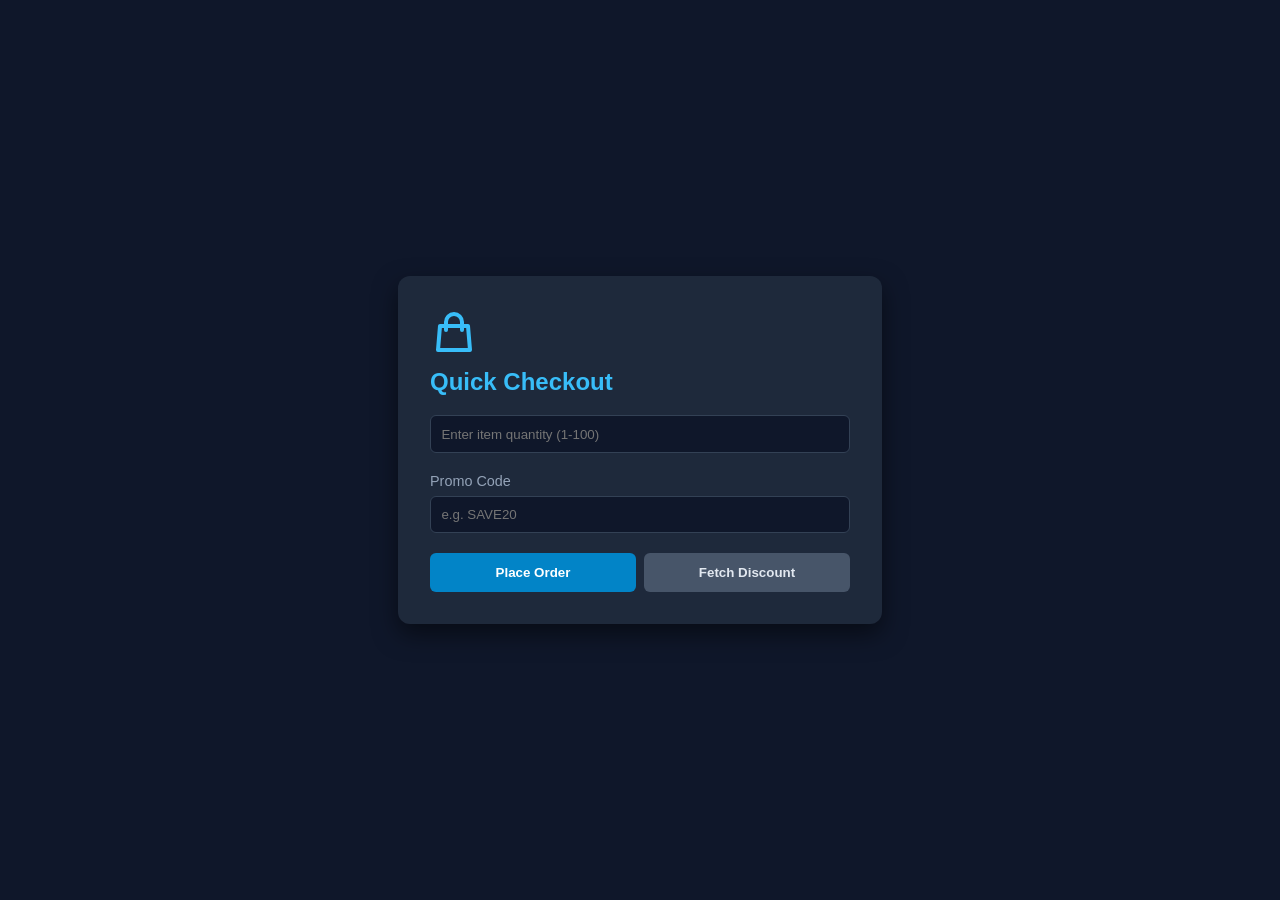
==== target-app/index.html @ ee5e4e01 "New file that includes missing alt attribute on header icon for standalone single page web app" ====
<!DOCTYPE html>
<html lang="en">
<head>
    <meta charset="UTF-8">
    <meta name="viewport" content="width=device-width, initial-scale=1.0">
    <title>E-Commerce Express Checkout - Demo Target App</title>
    <style>
        body {
            font-family: -apple-system, BlinkMacSystemFont, 'Segoe UI', Roboto, sans-serif;
            background-color: #0f172a;
            color: #f8fafc;
            display: flex;
            justify-content: center;
            align-items: center;
            min-height: 100vh;
            margin: 0;
        }
        .container {
            background: #1e293b;
            padding: 2rem;
            border-radius: 12px;
            box-shadow: 0 10px 25px rgba(0,0,0,0.5);
            width: 100%;
            max-width: 420px;
        }
        h2 { margin-top: 0; color: #38bdf8; }
        .form-group { margin-bottom: 1.25rem; }
        label { display: block; margin-bottom: 0.4rem; font-size: 0.9rem; color: #94a3b8; }
        input[type="number"], input[type="text"] {
            width: 100%;
            padding: 0.65rem;
            border-radius: 6px;
            border: 1px solid #334155;
            background: #0f172a;
            color: #fff;
            box-sizing: border-box;
        }
        .btn-group { display: flex; gap: 0.5rem; margin-top: 1rem; }
        button {
            flex: 1;
            padding: 0.75rem;
            border: none;
            border-radius: 6px;
            cursor: pointer;
            font-weight: 600;
            transition: opacity 0.2s;
        }
        .btn-primary { background: #0284c7; color: white; }
        .btn-secondary { background: #475569; color: #e2e8f0; }
        .status-msg { margin-top: 1rem; padding: 0.75rem; border-radius: 6px; display: none; font-size: 0.85rem; }
        .error { background: rgba(239, 68, 68, 0.2); color: #fca5a5; border: 1px solid #ef4444; }
        .success { background: rgba(34, 197, 94, 0.2); color: #86efac; border: 1px solid #22c55e; }
        .header-icon { width: 48px; height: 48px; margin-bottom: 0.5rem; }
    </style>
</head>
<body>
    <div class="container">
        <!-- Seeded Accessibility Bug: Missing alt tag on image icon -->
        <img src="data:image/svg+xml;utf8,<svg xmlns='http://www.w3.org/2000/svg' fill='none' viewBox='0 0 24 24' stroke='%2338bdf8'><path stroke-linecap='round' stroke-linejoin='round' stroke-width='2' d='M16 11V7a4 4 0 00-8 0v4M5 9h14l1 12H4L5 9z'/></svg>" class="header-icon">
        
        <h2>Quick Checkout</h2>
        
        <form id="checkout-form">
            <!-- Seeded Accessibility Bug: Input has no associated <label> or aria-label -->
            <div class="form-group">
                <input type="number" id="item-quantity" placeholder="Enter item quantity (1-100)">
            </div>

            <div class="form-group">
                <label for="promo-code">Promo Code</label>
                <input type="text" id="promo-code" name="promo_code" placeholder="e.g. SAVE20">
            </div>

            <div class="btn-group">
                <button type="submit" id="submit-order-btn" class="btn-primary">Place Order</button>
                <button type="button" id="claim-promo-btn" class="btn-secondary">Fetch Discount</button>
            </div>
        </form>

        <div id="status-message" class="status-msg"></div>
    </div>

    <script src="app.js"></script>
</body>
</html>
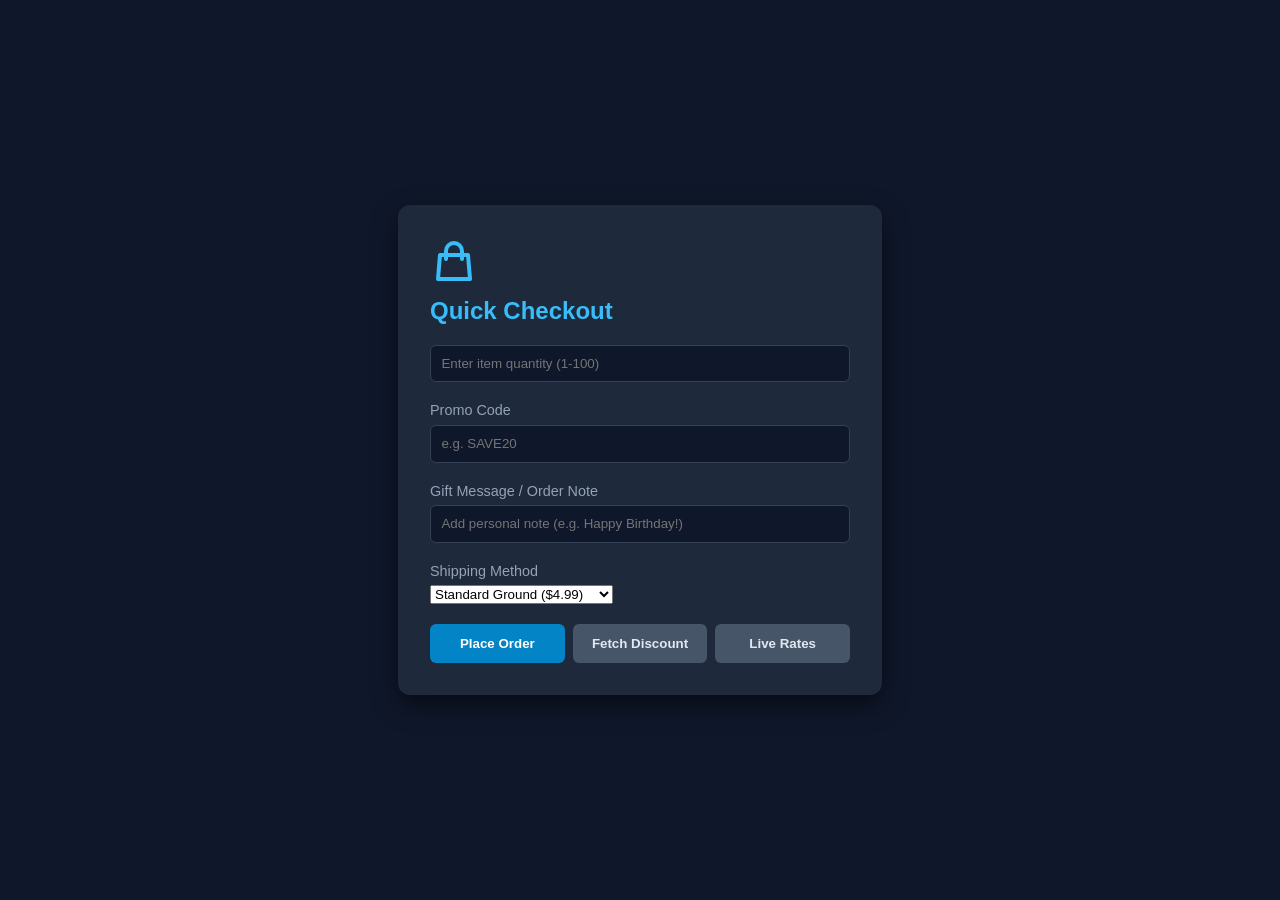
==== commit cf022f22: "Updated index.html to add gift note input shipping method select and live rates button" ====
--- a/target-app/index.html
+++ b/target-app/index.html
@@ -71,9 +71,23 @@
                 <input type="text" id="promo-code" name="promo_code" placeholder="e.g. SAVE20">
             </div>
 
+            <div class="form-group">
+                <label for="gift-note">Gift Message / Order Note</label>
+                <input type="text" id="gift-note" name="gift_note" placeholder="Add personal note (e.g. Happy Birthday!)">
+            </div>
+
+            <div class="form-group">
+                <label for="shipping-tier">Shipping Method</label>
+                <select id="shipping-tier" name="shipping_tier">
+                    <option value="standard">Standard Ground ($4.99)</option>
+                    <option value="express">Express Next-Day ($14.99)</option>
+                </select>
+            </div>
+
             <div class="btn-group">
                 <button type="submit" id="submit-order-btn" class="btn-primary">Place Order</button>
                 <button type="button" id="claim-promo-btn" class="btn-secondary">Fetch Discount</button>
+                <button type="button" id="calc-shipping-btn" class="btn-secondary">Live Rates</button>
             </div>
         </form>
 
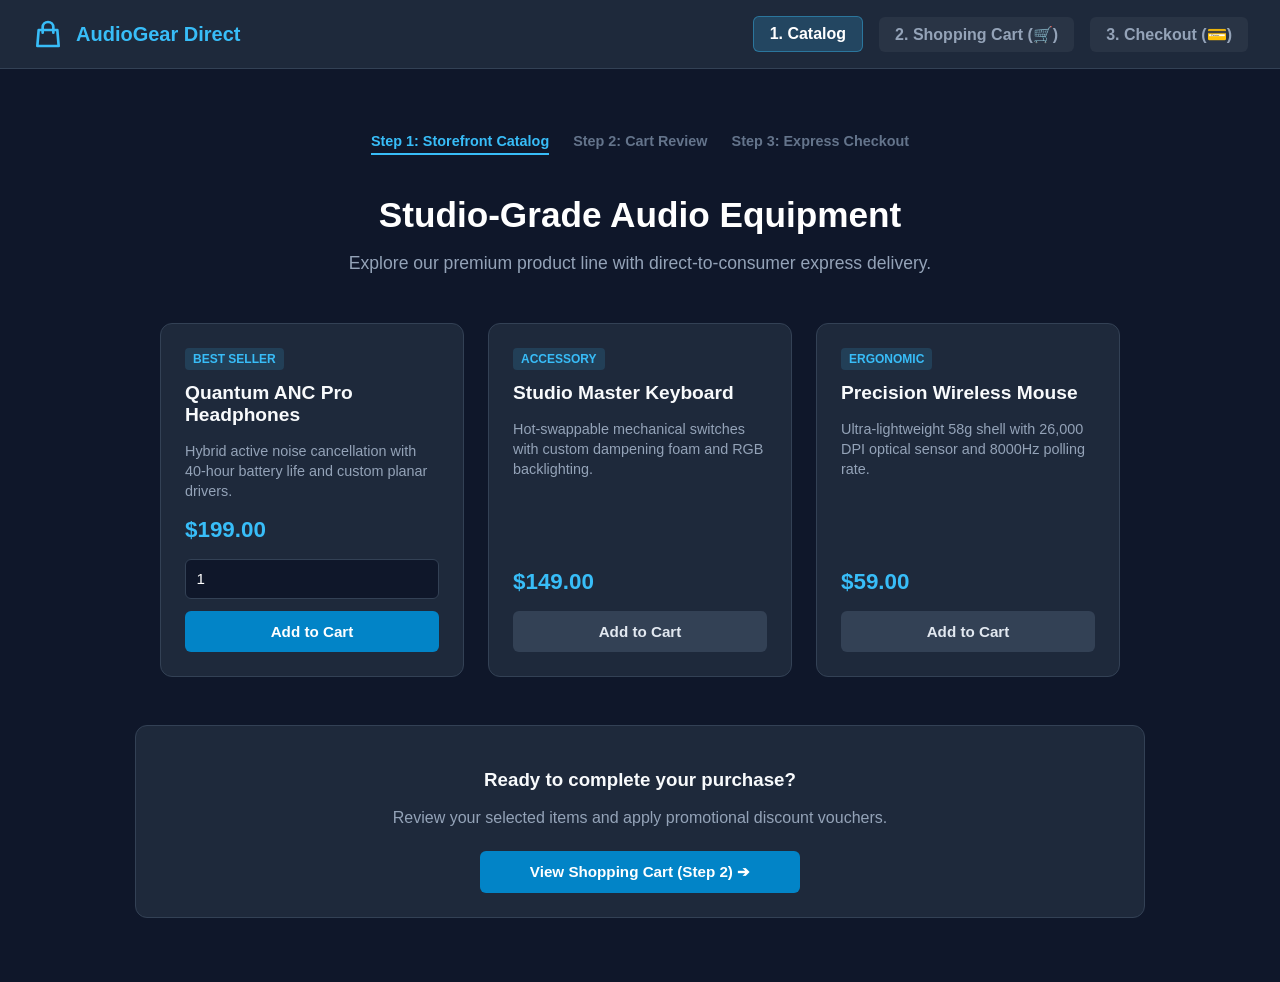
==== commit 5f385fde: "feat: multi-page route discovery (catalog -> cart -> checkout), error suppression, and robust LLM fa" ====
--- a/target-app/index.html
+++ b/target-app/index.html
@@ -3,97 +3,236 @@
 <head>
     <meta charset="UTF-8">
     <meta name="viewport" content="width=device-width, initial-scale=1.0">
-    <title>E-Commerce Express Checkout - Demo Target App</title>
+    <title>AudioGear Direct - Storefront Catalog</title>
     <style>
         body {
             font-family: -apple-system, BlinkMacSystemFont, 'Segoe UI', Roboto, sans-serif;
             background-color: #0f172a;
             color: #f8fafc;
+            margin: 0;
+            padding: 0;
+            min-height: 100vh;
+        }
+        .navbar {
+            background: #1e293b;
+            border-bottom: 1px solid #334155;
+            padding: 1rem 2rem;
+            display: flex;
+            justify-content: space-between;
+            align-items: center;
+        }
+        .brand {
+            display: flex;
+            align-items: center;
+            gap: 0.75rem;
+            font-size: 1.25rem;
+            font-weight: 700;
+            color: #38bdf8;
+            text-decoration: none;
+        }
+        .nav-links {
+            display: flex;
+            gap: 1rem;
+            align-items: center;
+        }
+        .nav-link {
+            color: #94a3b8;
+            text-decoration: none;
+            font-weight: 600;
+            padding: 0.5rem 1rem;
+            border-radius: 6px;
+            background: rgba(255, 255, 255, 0.05);
+            transition: all 0.2s;
+        }
+        .nav-link:hover, .nav-link.active {
+            color: #fff;
+            background: rgba(56, 189, 248, 0.2);
+            border: 1px solid rgba(56, 189, 248, 0.4);
+        }
+        .hero {
+            text-align: center;
+            padding: 3rem 1rem 2rem;
+            max-width: 800px;
+            margin: 0 auto;
+        }
+        .hero h1 { font-size: 2.2rem; margin-bottom: 0.5rem; color: #fff; }
+        .hero p { color: #94a3b8; font-size: 1.1rem; }
+        .step-bar {
             display: flex;
             justify-content: center;
-            align-items: center;
-            min-height: 100vh;
-            margin: 0;
-        }
-        .container {
+            gap: 1.5rem;
+            margin: 1rem 0 2.5rem;
+            font-size: 0.9rem;
+            font-weight: 600;
+        }
+        .step-item { color: #64748b; }
+        .step-item.active { color: #38bdf8; border-bottom: 2px solid #38bdf8; padding-bottom: 4px; }
+        .product-grid {
+            display: grid;
+            grid-template-columns: repeat(auto-fit, minmax(280px, 1fr));
+            gap: 1.5rem;
+            max-width: 960px;
+            margin: 0 auto 3rem;
+            padding: 0 1.5rem;
+        }
+        .product-card {
             background: #1e293b;
-            padding: 2rem;
+            border: 1px solid #334155;
             border-radius: 12px;
-            box-shadow: 0 10px 25px rgba(0,0,0,0.5);
-            width: 100%;
-            max-width: 420px;
-        }
-        h2 { margin-top: 0; color: #38bdf8; }
-        .form-group { margin-bottom: 1.25rem; }
-        label { display: block; margin-bottom: 0.4rem; font-size: 0.9rem; color: #94a3b8; }
-        input[type="number"], input[type="text"] {
+            padding: 1.5rem;
+            display: flex;
+            flex-direction: column;
+            justify-content: space-between;
+        }
+        .product-badge {
+            display: inline-block;
+            background: rgba(56, 189, 248, 0.15);
+            color: #38bdf8;
+            padding: 0.25rem 0.5rem;
+            border-radius: 4px;
+            font-size: 0.75rem;
+            font-weight: 700;
+            margin-bottom: 0.75rem;
+        }
+        .product-title { font-size: 1.2rem; font-weight: 700; margin: 0 0 0.5rem; }
+        .product-desc { color: #94a3b8; font-size: 0.9rem; line-height: 1.4; margin-bottom: 1rem; }
+        .product-price { font-size: 1.4rem; font-weight: 800; color: #38bdf8; margin-bottom: 1rem; }
+        input[type="number"] {
             width: 100%;
             padding: 0.65rem;
             border-radius: 6px;
             border: 1px solid #334155;
             background: #0f172a;
             color: #fff;
+            margin-bottom: 0.75rem;
             box-sizing: border-box;
-        }
-        .btn-group { display: flex; gap: 0.5rem; margin-top: 1rem; }
-        button {
-            flex: 1;
+            font-size: 0.95rem;
+        }
+        button, .btn-action {
+            width: 100%;
             padding: 0.75rem;
             border: none;
             border-radius: 6px;
             cursor: pointer;
             font-weight: 600;
-            transition: opacity 0.2s;
+            font-size: 0.95rem;
+            transition: all 0.2s;
+            box-sizing: border-box;
+            text-align: center;
+            text-decoration: none;
+            display: block;
         }
         .btn-primary { background: #0284c7; color: white; }
-        .btn-secondary { background: #475569; color: #e2e8f0; }
-        .status-msg { margin-top: 1rem; padding: 0.75rem; border-radius: 6px; display: none; font-size: 0.85rem; }
-        .error { background: rgba(239, 68, 68, 0.2); color: #fca5a5; border: 1px solid #ef4444; }
+        .btn-primary:hover { background: #0369a1; }
+        .btn-secondary { background: #334155; color: #e2e8f0; }
+        .btn-secondary:hover { background: #475569; }
+        .bottom-nav {
+            text-align: center;
+            max-width: 960px;
+            margin: 0 auto 4rem;
+            padding: 1.5rem;
+            background: #1e293b;
+            border-radius: 12px;
+            border: 1px solid #334155;
+        }
+        .status-msg { margin-top: 1rem; padding: 0.75rem; border-radius: 6px; display: none; font-size: 0.9rem; }
         .success { background: rgba(34, 197, 94, 0.2); color: #86efac; border: 1px solid #22c55e; }
-        .header-icon { width: 48px; height: 48px; margin-bottom: 0.5rem; }
+        .header-icon { width: 32px; height: 32px; }
     </style>
 </head>
 <body>
-    <div class="container">
-        <!-- Seeded Accessibility Bug: Missing alt tag on image icon -->
-        <img src="data:image/svg+xml;utf8,<svg xmlns='http://www.w3.org/2000/svg' fill='none' viewBox='0 0 24 24' stroke='%2338bdf8'><path stroke-linecap='round' stroke-linejoin='round' stroke-width='2' d='M16 11V7a4 4 0 00-8 0v4M5 9h14l1 12H4L5 9z'/></svg>" class="header-icon">
-        
-        <h2>Quick Checkout</h2>
-        
-        <form id="checkout-form">
-            <!-- Seeded Accessibility Bug: Input has no associated <label> or aria-label -->
-            <div class="form-group">
-                <input type="number" id="item-quantity" placeholder="Enter item quantity (1-100)">
-            </div>
-
-            <div class="form-group">
-                <label for="promo-code">Promo Code</label>
-                <input type="text" id="promo-code" name="promo_code" placeholder="e.g. SAVE20">
-            </div>
-
-            <div class="form-group">
-                <label for="gift-note">Gift Message / Order Note</label>
-                <input type="text" id="gift-note" name="gift_note" placeholder="Add personal note (e.g. Happy Birthday!)">
-            </div>
-
-            <div class="form-group">
-                <label for="shipping-tier">Shipping Method</label>
-                <select id="shipping-tier" name="shipping_tier">
-                    <option value="standard">Standard Ground ($4.99)</option>
-                    <option value="express">Express Next-Day ($14.99)</option>
-                </select>
-            </div>
-
-            <div class="btn-group">
-                <button type="submit" id="submit-order-btn" class="btn-primary">Place Order</button>
-                <button type="button" id="claim-promo-btn" class="btn-secondary">Fetch Discount</button>
-                <button type="button" id="calc-shipping-btn" class="btn-secondary">Live Rates</button>
-            </div>
-        </form>
-
-        <div id="status-message" class="status-msg"></div>
+    <header class="navbar">
+        <a href="/" class="brand">
+            <!-- Seeded Accessibility Bug: Missing alt tag on brand logo -->
+            <img src="data:image/svg+xml;utf8,<svg xmlns='http://www.w3.org/2000/svg' fill='none' viewBox='0 0 24 24' stroke='%2338bdf8'><path stroke-linecap='round' stroke-linejoin='round' stroke-width='2' d='M16 11V7a4 4 0 00-8 0v4M5 9h14l1 12H4L5 9z'/></svg>" class="header-icon">
+            <span>AudioGear Direct</span>
+        </a>
+        <nav class="nav-links">
+            <a href="/" class="nav-link active">1. Catalog</a>
+            <a href="/cart.html" id="nav-cart-btn" class="nav-link">2. Shopping Cart (🛒)</a>
+            <a href="/checkout.html" id="nav-checkout-btn" class="nav-link">3. Checkout (💳)</a>
+        </nav>
+    </header>
+
+    <div class="hero">
+        <div class="step-bar">
+            <span class="step-item active">Step 1: Storefront Catalog</span>
+            <span class="step-item">Step 2: Cart Review</span>
+            <span class="step-item">Step 3: Express Checkout</span>
+        </div>
+        <h1>Studio-Grade Audio Equipment</h1>
+        <p>Explore our premium product line with direct-to-consumer express delivery.</p>
     </div>
 
-    <script src="app.js"></script>
+    <main class="product-grid">
+        <!-- Product 1: Primary Featured Item (With Seeded Boundary Crash) -->
+        <div class="product-card">
+            <div>
+                <span class="product-badge">BEST SELLER</span>
+                <h3 class="product-title">Quantum ANC Pro Headphones</h3>
+                <p class="product-desc">Hybrid active noise cancellation with 40-hour battery life and custom planar drivers.</p>
+            </div>
+            <div>
+                <div class="product-price">$199.00</div>
+                <form id="catalog-order-form">
+                    <!-- Seeded Accessibility Bug: Missing label tag on item-quantity -->
+                    <input type="number" id="item-quantity" placeholder="Enter quantity" value="1">
+                    <button type="submit" id="add-to-cart-btn" class="btn-primary">Add to Cart</button>
+                </form>
+                <div id="status-message" class="status-msg"></div>
+            </div>
+        </div>
+
+        <!-- Product 2: Secondary Item -->
+        <div class="product-card">
+            <div>
+                <span class="product-badge">ACCESSORY</span>
+                <h3 class="product-title">Studio Master Keyboard</h3>
+                <p class="product-desc">Hot-swappable mechanical switches with custom dampening foam and RGB backlighting.</p>
+            </div>
+            <div>
+                <div class="product-price">$149.00</div>
+                <button type="button" id="buy-keyboard-btn" class="btn-secondary" onclick="alert('Added Studio Master Keyboard to Cart!')">Add to Cart</button>
+            </div>
+        </div>
+
+        <!-- Product 3: Third Item -->
+        <div class="product-card">
+            <div>
+                <span class="product-badge">ERGONOMIC</span>
+                <h3 class="product-title">Precision Wireless Mouse</h3>
+                <p class="product-desc">Ultra-lightweight 58g shell with 26,000 DPI optical sensor and 8000Hz polling rate.</p>
+            </div>
+            <div>
+                <div class="product-price">$59.00</div>
+                <button type="button" id="buy-mouse-btn" class="btn-secondary" onclick="alert('Added Precision Wireless Mouse to Cart!')">Add to Cart</button>
+            </div>
+        </div>
+    </main>
+
+    <div class="bottom-nav">
+        <h3>Ready to complete your purchase?</h3>
+        <p style="color: #94a3b8; margin-bottom: 1.5rem;">Review your selected items and apply promotional discount vouchers.</p>
+        <a href="/cart.html" id="view-cart-link" class="btn-action btn-primary" style="max-width: 320px; margin: 0 auto;">View Shopping Cart (Step 2) ➔</a>
+    </div>
+
+    <script>
+        document.getElementById('catalog-order-form').addEventListener('submit', (e) => {
+            e.preventDefault();
+            const quantityRaw = document.getElementById('item-quantity').value.trim();
+            const quantity = Number(quantityRaw);
+            const statusMsg = document.getElementById('status-message');
+
+            // Seeded Hard Bug 1: Uncaught JS TypeError on negative or empty boundary values
+            if (!quantityRaw || isNaN(quantity) || quantity <= 0) {
+                throw new Error("Uncaught TypeError: Cannot calculate inventory tax for invalid quantity '" + quantityRaw + "'");
+            }
+
+            statusMsg.style.display = 'block';
+            statusMsg.className = 'status-msg success';
+            statusMsg.innerHTML = "Added " + quantity + " item(s) to cart! <a href='/cart.html' style='color:#38bdf8;font-weight:bold;'>Proceed to Cart ➔</a>";
+            localStorage.setItem('cart_quantity', quantity);
+        });
+    </script>
 </body>
 </html>
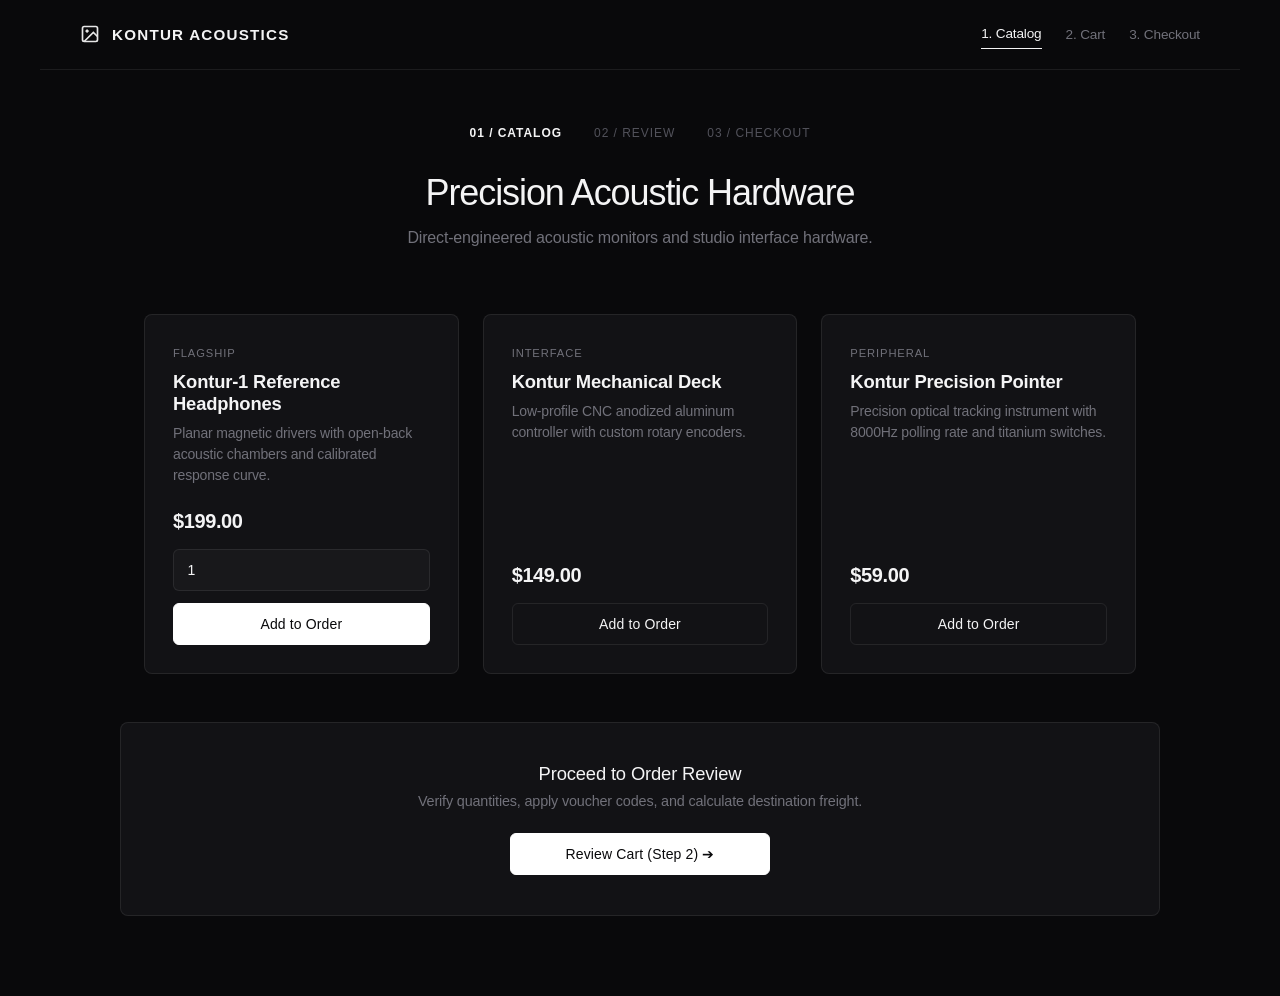
==== commit 55aee0f0: "style: overhaul GUI and target app to a professional minimalist engineering aesthetic" ====
--- a/target-app/index.html
+++ b/target-app/index.html
@@ -3,181 +3,272 @@
 <head>
     <meta charset="UTF-8">
     <meta name="viewport" content="width=device-width, initial-scale=1.0">
-    <title>AudioGear Direct - Storefront Catalog</title>
+    <title>KONTUR Acoustics — Hardware Catalog</title>
     <style>
+        :root {
+            --bg: #09090b;
+            --surface: #121215;
+            --surface-elevated: #18181b;
+            --border: rgba(255, 255, 255, 0.08);
+            --border-hover: rgba(255, 255, 255, 0.18);
+            --text-main: #f4f4f5;
+            --text-muted: #71717a;
+            --text-dim: #52525b;
+            --accent: #e4e4e7;
+        }
+        * { box-sizing: border-box; margin: 0; padding: 0; }
         body {
-            font-family: -apple-system, BlinkMacSystemFont, 'Segoe UI', Roboto, sans-serif;
-            background-color: #0f172a;
-            color: #f8fafc;
-            margin: 0;
-            padding: 0;
+            font-family: -apple-system, BlinkMacSystemFont, 'Inter', 'Segoe UI', Roboto, sans-serif;
+            background-color: var(--bg);
+            color: var(--text-main);
             min-height: 100vh;
+            -webkit-font-smoothing: antialiased;
+            letter-spacing: -0.01em;
         }
         .navbar {
-            background: #1e293b;
-            border-bottom: 1px solid #334155;
-            padding: 1rem 2rem;
+            border-bottom: 1px solid var(--border);
+            padding: 1.25rem 2.5rem;
             display: flex;
             justify-content: space-between;
             align-items: center;
+            max-width: 1200px;
+            margin: 0 auto;
         }
         .brand {
             display: flex;
             align-items: center;
             gap: 0.75rem;
-            font-size: 1.25rem;
-            font-weight: 700;
-            color: #38bdf8;
             text-decoration: none;
+            color: var(--text-main);
+            font-size: 0.95rem;
+            font-weight: 600;
+            letter-spacing: 0.08em;
+            text-transform: uppercase;
         }
         .nav-links {
             display: flex;
-            gap: 1rem;
+            gap: 1.5rem;
             align-items: center;
         }
         .nav-link {
-            color: #94a3b8;
+            color: var(--text-muted);
             text-decoration: none;
-            font-weight: 600;
-            padding: 0.5rem 1rem;
-            border-radius: 6px;
-            background: rgba(255, 255, 255, 0.05);
-            transition: all 0.2s;
-        }
-        .nav-link:hover, .nav-link.active {
-            color: #fff;
-            background: rgba(56, 189, 248, 0.2);
-            border: 1px solid rgba(56, 189, 248, 0.4);
+            font-size: 0.85rem;
+            font-weight: 500;
+            padding: 0.4rem 0;
+            transition: color 0.15s ease;
+        }
+        .nav-link:hover { color: var(--text-main); }
+        .nav-link.active {
+            color: var(--text-main);
+            border-bottom: 1px solid var(--text-main);
         }
         .hero {
             text-align: center;
-            padding: 3rem 1rem 2rem;
-            max-width: 800px;
+            padding: 3.5rem 1.5rem 2rem;
+            max-width: 720px;
             margin: 0 auto;
         }
-        .hero h1 { font-size: 2.2rem; margin-bottom: 0.5rem; color: #fff; }
-        .hero p { color: #94a3b8; font-size: 1.1rem; }
         .step-bar {
             display: flex;
             justify-content: center;
-            gap: 1.5rem;
-            margin: 1rem 0 2.5rem;
-            font-size: 0.9rem;
+            gap: 2rem;
+            margin-bottom: 2rem;
+            font-size: 0.75rem;
+            text-transform: uppercase;
+            letter-spacing: 0.08em;
+            color: var(--text-dim);
+        }
+        .step-item.active {
+            color: var(--text-main);
             font-weight: 600;
         }
-        .step-item { color: #64748b; }
-        .step-item.active { color: #38bdf8; border-bottom: 2px solid #38bdf8; padding-bottom: 4px; }
+        .hero h1 {
+            font-size: 2.25rem;
+            font-weight: 500;
+            letter-spacing: -0.03em;
+            margin-bottom: 0.75rem;
+            color: var(--text-main);
+        }
+        .hero p {
+            color: var(--text-muted);
+            font-size: 1rem;
+            line-height: 1.5;
+        }
         .product-grid {
             display: grid;
-            grid-template-columns: repeat(auto-fit, minmax(280px, 1fr));
+            grid-template-columns: repeat(auto-fit, minmax(300px, 1fr));
             gap: 1.5rem;
-            max-width: 960px;
-            margin: 0 auto 3rem;
+            max-width: 1040px;
+            margin: 2rem auto 3rem;
             padding: 0 1.5rem;
         }
         .product-card {
-            background: #1e293b;
-            border: 1px solid #334155;
-            border-radius: 12px;
-            padding: 1.5rem;
+            background: var(--surface);
+            border: 1px solid var(--border);
+            border-radius: 8px;
+            padding: 1.75rem;
             display: flex;
             flex-direction: column;
             justify-content: space-between;
+            transition: border-color 0.15s ease;
+        }
+        .product-card:hover {
+            border-color: var(--border-hover);
         }
         .product-badge {
             display: inline-block;
-            background: rgba(56, 189, 248, 0.15);
-            color: #38bdf8;
-            padding: 0.25rem 0.5rem;
-            border-radius: 4px;
-            font-size: 0.75rem;
-            font-weight: 700;
+            font-size: 0.7rem;
+            letter-spacing: 0.08em;
+            text-transform: uppercase;
+            color: var(--text-muted);
             margin-bottom: 0.75rem;
         }
-        .product-title { font-size: 1.2rem; font-weight: 700; margin: 0 0 0.5rem; }
-        .product-desc { color: #94a3b8; font-size: 0.9rem; line-height: 1.4; margin-bottom: 1rem; }
-        .product-price { font-size: 1.4rem; font-weight: 800; color: #38bdf8; margin-bottom: 1rem; }
+        .product-title {
+            font-size: 1.15rem;
+            font-weight: 600;
+            letter-spacing: -0.01em;
+            margin-bottom: 0.5rem;
+            color: var(--text-main);
+        }
+        .product-desc {
+            color: var(--text-muted);
+            font-size: 0.875rem;
+            line-height: 1.5;
+            margin-bottom: 1.5rem;
+        }
+        .product-price {
+            font-size: 1.25rem;
+            font-weight: 600;
+            letter-spacing: -0.02em;
+            color: var(--text-main);
+            margin-bottom: 1rem;
+            font-variant-numeric: tabular-nums;
+        }
         input[type="number"] {
             width: 100%;
-            padding: 0.65rem;
+            padding: 0.75rem 0.85rem;
             border-radius: 6px;
-            border: 1px solid #334155;
-            background: #0f172a;
-            color: #fff;
+            border: 1px solid var(--border);
+            background: var(--surface-elevated);
+            color: var(--text-main);
             margin-bottom: 0.75rem;
-            box-sizing: border-box;
-            font-size: 0.95rem;
+            font-size: 0.875rem;
+            transition: border-color 0.15s ease;
+        }
+        input[type="number"]:focus {
+            outline: none;
+            border-color: rgba(255, 255, 255, 0.3);
         }
         button, .btn-action {
             width: 100%;
-            padding: 0.75rem;
-            border: none;
+            padding: 0.75rem 1rem;
             border-radius: 6px;
             cursor: pointer;
-            font-weight: 600;
-            font-size: 0.95rem;
-            transition: all 0.2s;
+            font-weight: 500;
+            font-size: 0.875rem;
+            letter-spacing: 0.01em;
+            transition: all 0.15s ease;
             box-sizing: border-box;
             text-align: center;
             text-decoration: none;
             display: block;
         }
-        .btn-primary { background: #0284c7; color: white; }
-        .btn-primary:hover { background: #0369a1; }
-        .btn-secondary { background: #334155; color: #e2e8f0; }
-        .btn-secondary:hover { background: #475569; }
+        .btn-primary {
+            background: #ffffff;
+            color: #09090b;
+            border: 1px solid #ffffff;
+        }
+        .btn-primary:hover {
+            background: #e4e4e7;
+            border-color: #e4e4e7;
+        }
+        .btn-secondary {
+            background: transparent;
+            color: var(--text-main);
+            border: 1px solid var(--border);
+        }
+        .btn-secondary:hover {
+            background: rgba(255, 255, 255, 0.04);
+            border-color: var(--border-hover);
+        }
         .bottom-nav {
             text-align: center;
-            max-width: 960px;
-            margin: 0 auto 4rem;
-            padding: 1.5rem;
-            background: #1e293b;
-            border-radius: 12px;
-            border: 1px solid #334155;
-        }
-        .status-msg { margin-top: 1rem; padding: 0.75rem; border-radius: 6px; display: none; font-size: 0.9rem; }
-        .success { background: rgba(34, 197, 94, 0.2); color: #86efac; border: 1px solid #22c55e; }
-        .header-icon { width: 32px; height: 32px; }
+            max-width: 1040px;
+            margin: 0 auto 5rem;
+            padding: 2.5rem 1.5rem;
+            background: var(--surface);
+            border-radius: 8px;
+            border: 1px solid var(--border);
+        }
+        .bottom-nav h3 {
+            font-size: 1.15rem;
+            font-weight: 500;
+            margin-bottom: 0.5rem;
+        }
+        .bottom-nav p {
+            color: var(--text-muted);
+            font-size: 0.9rem;
+            margin-bottom: 1.5rem;
+        }
+        .status-msg {
+            margin-top: 1rem;
+            padding: 0.75rem 1rem;
+            border-radius: 6px;
+            display: none;
+            font-size: 0.85rem;
+            text-align: left;
+        }
+        .success {
+            background: rgba(16, 185, 129, 0.08);
+            color: #34d399;
+            border: 1px solid rgba(16, 185, 129, 0.2);
+        }
+        .header-icon {
+            width: 20px;
+            height: 20px;
+            opacity: 0.9;
+        }
     </style>
 </head>
 <body>
     <header class="navbar">
         <a href="/" class="brand">
-            <!-- Seeded Accessibility Bug: Missing alt tag on brand logo -->
-            <img src="data:image/svg+xml;utf8,<svg xmlns='http://www.w3.org/2000/svg' fill='none' viewBox='0 0 24 24' stroke='%2338bdf8'><path stroke-linecap='round' stroke-linejoin='round' stroke-width='2' d='M16 11V7a4 4 0 00-8 0v4M5 9h14l1 12H4L5 9z'/></svg>" class="header-icon">
-            <span>AudioGear Direct</span>
+            <!-- Seeded Accessibility Bug: Missing alt attribute on brand logo -->
+            <img src="data:image/svg+xml;utf8,<svg xmlns='http://www.w3.org/2000/svg' fill='none' viewBox='0 0 24 24' stroke='white'><rect x='3' y='3' width='18' height='18' rx='2' stroke-width='2'/><circle cx='8.5' cy='8.5' r='1.5' fill='white'/><path d='M21 15l-5-5L5 21' stroke-width='2'/></svg>" class="header-icon">
+            <span>Kontur Acoustics</span>
         </a>
         <nav class="nav-links">
             <a href="/" class="nav-link active">1. Catalog</a>
-            <a href="/cart.html" id="nav-cart-btn" class="nav-link">2. Shopping Cart (🛒)</a>
-            <a href="/checkout.html" id="nav-checkout-btn" class="nav-link">3. Checkout (💳)</a>
+            <a href="/cart.html" id="nav-cart-btn" class="nav-link">2. Cart</a>
+            <a href="/checkout.html" id="nav-checkout-btn" class="nav-link">3. Checkout</a>
         </nav>
     </header>
 
     <div class="hero">
         <div class="step-bar">
-            <span class="step-item active">Step 1: Storefront Catalog</span>
-            <span class="step-item">Step 2: Cart Review</span>
-            <span class="step-item">Step 3: Express Checkout</span>
+            <span class="step-item active">01 / Catalog</span>
+            <span class="step-item">02 / Review</span>
+            <span class="step-item">03 / Checkout</span>
         </div>
-        <h1>Studio-Grade Audio Equipment</h1>
-        <p>Explore our premium product line with direct-to-consumer express delivery.</p>
+        <h1>Precision Acoustic Hardware</h1>
+        <p>Direct-engineered acoustic monitors and studio interface hardware.</p>
     </div>
 
     <main class="product-grid">
         <!-- Product 1: Primary Featured Item (With Seeded Boundary Crash) -->
         <div class="product-card">
             <div>
-                <span class="product-badge">BEST SELLER</span>
-                <h3 class="product-title">Quantum ANC Pro Headphones</h3>
-                <p class="product-desc">Hybrid active noise cancellation with 40-hour battery life and custom planar drivers.</p>
+                <span class="product-badge">Flagship</span>
+                <h3 class="product-title">Kontur-1 Reference Headphones</h3>
+                <p class="product-desc">Planar magnetic drivers with open-back acoustic chambers and calibrated response curve.</p>
             </div>
             <div>
                 <div class="product-price">$199.00</div>
                 <form id="catalog-order-form">
                     <!-- Seeded Accessibility Bug: Missing label tag on item-quantity -->
                     <input type="number" id="item-quantity" placeholder="Enter quantity" value="1">
-                    <button type="submit" id="add-to-cart-btn" class="btn-primary">Add to Cart</button>
+                    <button type="submit" id="add-to-cart-btn" class="btn-primary">Add to Order</button>
                 </form>
                 <div id="status-message" class="status-msg"></div>
             </div>
@@ -186,34 +277,34 @@
         <!-- Product 2: Secondary Item -->
         <div class="product-card">
             <div>
-                <span class="product-badge">ACCESSORY</span>
-                <h3 class="product-title">Studio Master Keyboard</h3>
-                <p class="product-desc">Hot-swappable mechanical switches with custom dampening foam and RGB backlighting.</p>
+                <span class="product-badge">Interface</span>
+                <h3 class="product-title">Kontur Mechanical Deck</h3>
+                <p class="product-desc">Low-profile CNC anodized aluminum controller with custom rotary encoders.</p>
             </div>
             <div>
                 <div class="product-price">$149.00</div>
-                <button type="button" id="buy-keyboard-btn" class="btn-secondary" onclick="alert('Added Studio Master Keyboard to Cart!')">Add to Cart</button>
+                <button type="button" id="buy-keyboard-btn" class="btn-secondary" onclick="alert('Added Kontur Mechanical Deck to order.')">Add to Order</button>
             </div>
         </div>
 
         <!-- Product 3: Third Item -->
         <div class="product-card">
             <div>
-                <span class="product-badge">ERGONOMIC</span>
-                <h3 class="product-title">Precision Wireless Mouse</h3>
-                <p class="product-desc">Ultra-lightweight 58g shell with 26,000 DPI optical sensor and 8000Hz polling rate.</p>
+                <span class="product-badge">Peripheral</span>
+                <h3 class="product-title">Kontur Precision Pointer</h3>
+                <p class="product-desc">Precision optical tracking instrument with 8000Hz polling rate and titanium switches.</p>
             </div>
             <div>
                 <div class="product-price">$59.00</div>
-                <button type="button" id="buy-mouse-btn" class="btn-secondary" onclick="alert('Added Precision Wireless Mouse to Cart!')">Add to Cart</button>
+                <button type="button" id="buy-mouse-btn" class="btn-secondary" onclick="alert('Added Kontur Precision Pointer to order.')">Add to Order</button>
             </div>
         </div>
     </main>
 
     <div class="bottom-nav">
-        <h3>Ready to complete your purchase?</h3>
-        <p style="color: #94a3b8; margin-bottom: 1.5rem;">Review your selected items and apply promotional discount vouchers.</p>
-        <a href="/cart.html" id="view-cart-link" class="btn-action btn-primary" style="max-width: 320px; margin: 0 auto;">View Shopping Cart (Step 2) ➔</a>
+        <h3>Proceed to Order Review</h3>
+        <p>Verify quantities, apply voucher codes, and calculate destination freight.</p>
+        <a href="/cart.html" id="view-cart-link" class="btn-action btn-primary" style="max-width: 260px; margin: 0 auto;">Review Cart (Step 2) ➔</a>
     </div>
 
     <script>
@@ -230,7 +321,7 @@
 
             statusMsg.style.display = 'block';
             statusMsg.className = 'status-msg success';
-            statusMsg.innerHTML = "Added " + quantity + " item(s) to cart! <a href='/cart.html' style='color:#38bdf8;font-weight:bold;'>Proceed to Cart ➔</a>";
+            statusMsg.innerHTML = "Added " + quantity + " unit(s) to cart. <a href='/cart.html' style='color:#34d399;text-decoration:underline;margin-left:6px;'>Proceed to Cart ➔</a>";
             localStorage.setItem('cart_quantity', quantity);
         });
     </script>
